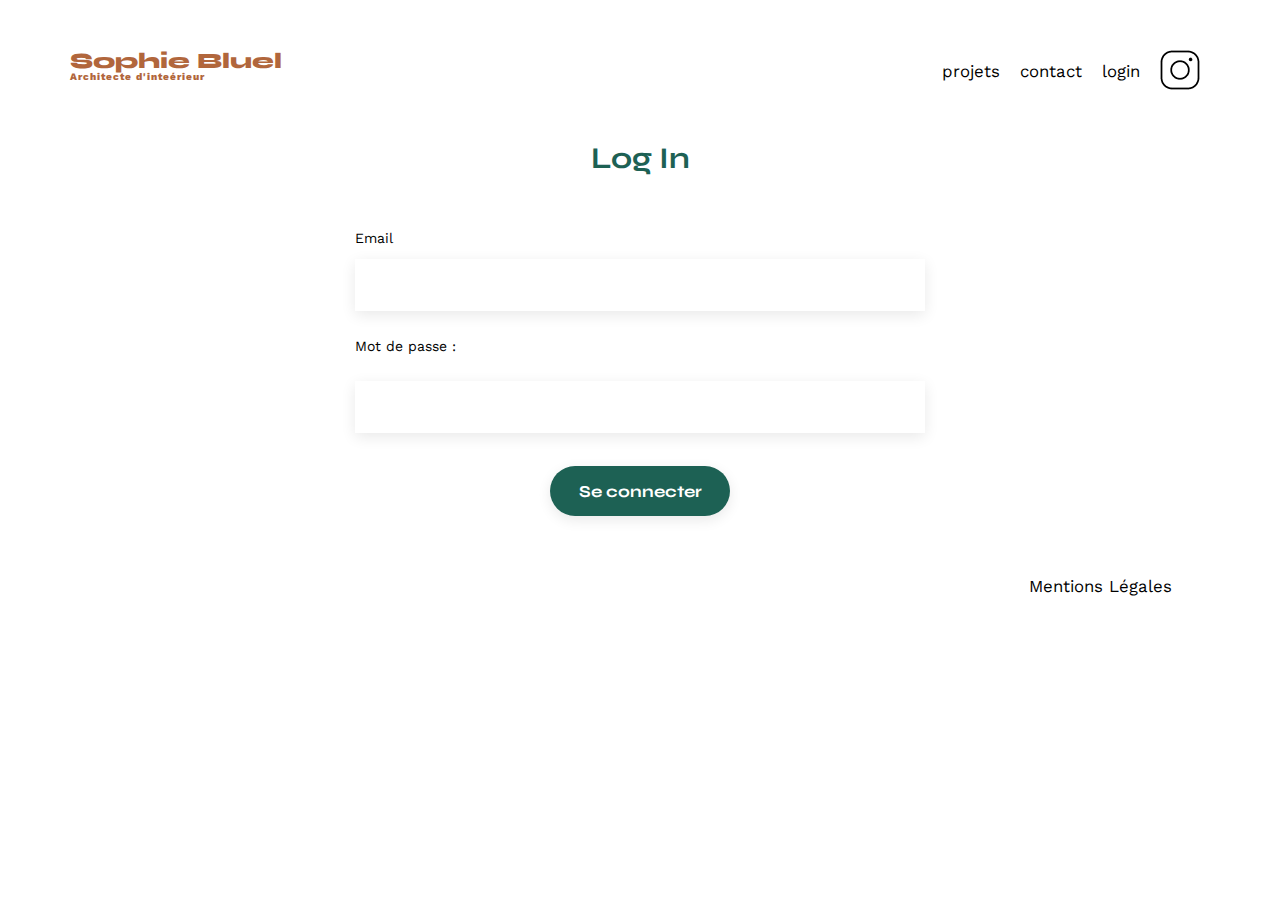
==== FrontEnd/log/log.html @ 6e50649f "add login" ====
<!DOCTYPE html>
<html lang="fr">
  <head>
    <meta charset="UTF-8" />
    <title>Sophie Bluel - Connexion</title>
    <meta name="viewport" content="width=device-width, initial-scale=1.0" />
    <link rel="preconnect" href="https://fonts.googleapis.com" />
    <link rel="preconnect" href="https://fonts.gstatic.com" crossorigin />
    <link
      href="https://fonts.googleapis.com/css2?family=Syne:wght@700;800&family=Work+Sans&display=swap"
      rel="stylesheet"
    />
    <meta name="description" content="" />
    <link rel="stylesheet" href="../assets/style.css" />
  </head>

  <body>
    <header>
      <h1>Sophie Bluel <span>Architecte d'inteérieur</span></h1>
      <nav>
        <ul>
          <li>projets</li>
          <li>contact</li>
          <li>login</li>
          <li><img src="../assets/icons/instagram.png" alt="Instagram" /></li>
        </ul>
      </nav>
    </header>

    <main>
      <section class="form">
        <h2>Log In</h2>
        <form id="myForm" onsubmit="submitForm(event)" action="#" method="post">
          <label for="email">Email</label>
          <input type="email" name="email" id="email" />
          <label for="password" class="form-label">Mot de passe :</label><br />
          <input
            type="password"
            id="password"
            name="password"
            class="form-control"
            required
          />
          <input type="submit" value="Se connecter" />
        </form>
        <div id="error-message"></div>
      </section>
    </main>

    <footer>
      <nav>
        <ul>
          <li>Mentions Légales</li>
        </ul>
      </nav>
    </footer>
  </body>

  <script src="./signUp.js"></script>
</html>
---- FrontEnd/assets/style.css ----
/* http://meyerweb.com/eric/tools/css/reset/
   v2.0 | 20110126
   License: none (public domain)
*/

html,
body,
div,
span,
applet,
object,
iframe,
h1,
h2,
h3,
h4,
h5,
h6,
p,
blockquote,
pre,
a,
abbr,
acronym,
address,
big,
cite,
code,
del,
dfn,
em,
img,
ins,
kbd,
q,
s,
samp,
small,
strike,
strong,
sub,
sup,
tt,
var,
b,
u,
i,
center,
dl,
dt,
dd,
ol,
ul,
li,
fieldset,
form,
label,
legend,
table,
caption,
tbody,
tfoot,
thead,
tr,
th,
td,
article,
aside,
canvas,
details,
embed,
figure,
figcaption,
footer,
header,
hgroup,
menu,
nav,
output,
ruby,
section,
summary,
time,
mark,
audio,
video {
  margin: 0;
  padding: 0;
  border: 0;
  font-size: 100%;
  font: inherit;
  vertical-align: baseline;
}
/* HTML5 display-role reset for older browsers */
article,
aside,
details,
figcaption,
figure,
footer,
header,
hgroup,
menu,
nav,
section {
  display: block;
}
body {
  line-height: 1;
}
ol,
ul {
  list-style: none;
}
blockquote,
q {
  quotes: none;
}
blockquote:before,
blockquote:after,
q:before,
q:after {
  content: "";
  content: none;
}
table {
  border-collapse: collapse;
  border-spacing: 0;
}
/** end reset css**/
body {
  max-width: 1140px;
  margin: auto;
  font-family: "Work Sans";
  font-size: 14px;
}
header {
  display: flex;
  justify-content: space-between;
  margin: 50px 0;
}
section {
  margin: 50px 0;
}

h1 {
  display: flex;
  flex-direction: column;
  font-family: "Syne";
  font-size: 22px;
  font-weight: 800;
  color: #b1663c;
}

h1 > span {
  font-family: "Work Sans";
  font-size: 10px;
  letter-spacing: 0.1em;
}

h2 {
  font-family: "Syne";
  font-weight: 700;
  font-size: 30px;
  color: #1d6154;
}
nav ul {
  display: flex;
  align-items: center;
  list-style-type: none;
}
nav li {
  padding: 0 10px;
  font-size: 1.2em;
}

li:hover {
  color: #b1663c;
}

li a {
  text-decoration: none;
  color: black;
}

li a:hover {
  color: #b1663c;
}

#introduction {
  display: flex;
  align-items: center;
}
#introduction figure {
  flex: 1;
}
#introduction img {
  display: block;
  margin: auto;
  width: 80%;
}

#introduction article {
  flex: 1;
}
#introduction h2 {
  margin-bottom: 1em;
}

#introduction p {
  margin-bottom: 0.5em;
}
#portfolio h2 {
  text-align: center;
  margin-bottom: 1em;
}
#gallery {
  width: 100%;
  display: grid;
  grid-template-columns: 1fr 1fr 1fr;
  grid-column-gap: 20px;
  grid-row-gap: 20px;
}

#gallery img {
  width: 100%;
}
.form {
  width: 50%;
  margin: auto;
}
.form > * {
  text-align: center;
}
.form h2 {
  margin-bottom: 20px;
}
.form form {
  text-align: left;
  margin-top: 30px;
  display: flex;
  flex-direction: column;
}

.form input {
  height: 50px;
  font-size: 1.2em;
  border: none;
  box-shadow: 0px 4px 14px rgba(0, 0, 0, 0.09);
}
.form label {
  margin: 2em 0 1em 0;
}
.form textarea {
  border: none;
  box-shadow: 0px 4px 14px rgba(0, 0, 0, 0.09);
}

input[type="submit"] {
  font-family: "Syne";
  font-weight: 700;
  color: white;
  background-color: #1d6154;
  margin: 2em auto;
  width: 180px;
  text-align: center;
  border-radius: 60px;
}

footer nav ul {
  display: flex;
  justify-content: flex-end;
  margin: 2em;
}

/* Add css Filter */

#filter {
  margin: 51px 0 50px 0;
  display: flex;
  gap: 10px;
  justify-content: center;
  align-items: center;
}

button {
  height: 37px;
  min-width: 100px;
  left: 427px;
  top: 812px;
  border-radius: 60px;
  color: #1d6154;
  background-color: white;
  border: solid 1px #1d6154;
}

/* button:hover {
	background-color: #1d6154;
	color: white;
  } */

.selected {
  background-color: #1d6154;
  color: white;
}

/*  */
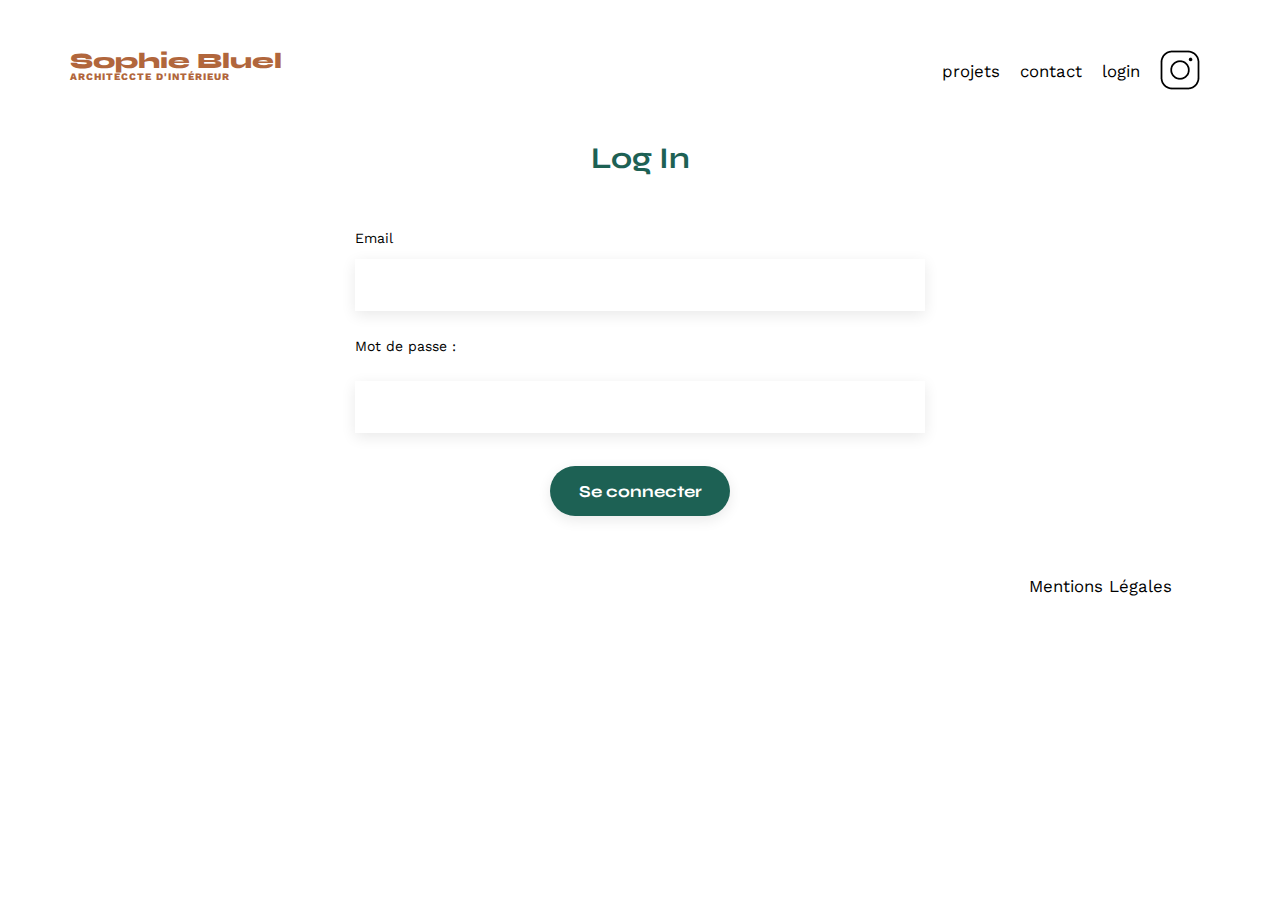
==== commit 826e8969: "add logout, project closed" ====
--- a/FrontEnd/log/log.html
+++ b/FrontEnd/log/log.html
@@ -16,7 +16,7 @@
 
   <body>
     <header>
-      <h1>Sophie Bluel <span>Architecte d'inteérieur</span></h1>
+      <h1>Sophie Bluel <span>ARCHITECCTE D'INTÉRIEUR</span></h1>
       <nav>
         <ul>
           <li>projets</li>
--- a/FrontEnd/assets/style.css
+++ b/FrontEnd/assets/style.css
@@ -275,9 +275,9 @@
 
 /* Add css Filter */
 
-#filter {
+.flex-important {
   margin: 51px 0 50px 0;
-  display: flex;
+  display: flex !important;
   gap: 10px;
   justify-content: center;
   align-items: center;
@@ -292,6 +292,7 @@
   color: #1d6154;
   background-color: white;
   border: solid 1px #1d6154;
+  cursor: pointer;
 }
 
 /* button:hover {
@@ -305,3 +306,381 @@
 }
 
 /*  */
+
+#error-message {
+  color: red;
+}
+
+.hidden {
+  display: none;
+}
+
+/* Edit form */
+
+/*  edit-btn */
+
+.edit {
+  background-color: black;
+  height: 60px;
+  width: 100%;
+  position: absolute;
+  top: 0;
+  left: 0;
+  display: flex;
+  justify-content: center;
+  gap: 15px;
+}
+
+.title-home,
+.nav-home {
+  margin-top: 38px;
+}
+
+.nav-home a {
+  text-decoration: none;
+  color: black;
+}
+
+.btn-edit {
+  border: none;
+  display: flex;
+  align-items: center;
+  margin-top: 13px;
+  gap: 8px;
+}
+
+.btn-edit1 {
+  border: none;
+  margin-top: 13px;
+  margin-left: 7%;
+}
+
+.pub,
+#btn1,
+#btn-edit {
+  cursor: pointer;
+}
+
+.btn-edit img {
+  height: 20px;
+}
+
+.pub {
+  background-color: black;
+  color: white;
+}
+
+.btn-edit.publier {
+  color: black;
+  background: #ffffff;
+  border-radius: 60px;
+  width: 216px;
+  display: flex;
+  justify-content: center;
+  align-items: center;
+}
+
+.edit-contain {
+  display: flex;
+  justify-content: center;
+  gap: 31px;
+  align-items: center;
+}
+
+.edit-contain .btn-edit {
+  margin-top: -28px;
+}
+
+/****** Modal  **********/
+
+.edit-img {
+  cursor: pointer;
+}
+
+a {
+  text-decoration: none;
+}
+
+.modal-wrapper {
+  position: fixed;
+  width: 630px;
+  height: 750px;
+  left: 50%;
+  top: 50%;
+  transform: translate(-50%, -50%);
+  background: #ffffff;
+  border-radius: 10px;
+  display: flex;
+  justify-content: center;
+  border: solid 2px black;
+}
+
+h3 {
+  position: absolute;
+  font-family: "Work Sans";
+  font-style: normal;
+  font-weight: 400;
+  font-size: 26px;
+  line-height: 30px;
+  text-align: center;
+  margin-top: 60px;
+  color: #000000;
+}
+
+.close {
+  color: #000000;
+  position: absolute;
+  margin-top: 32px;
+  margin-left: 582px;
+  cursor: pointer;
+}
+
+.modal-wrapper #gallery-modal {
+  display: grid;
+  grid-template-columns: 1fr 1fr 1fr 1fr 1fr;
+  grid-column-gap: 7.49px;
+  grid-row-gap: 7.49px;
+  margin-left: 105px;
+  margin-right: 105px;
+  margin-top: 136px;
+  margin-bottom: 229px;
+}
+
+.modal-wrapper #gallery-modal img {
+  width: 78px;
+  height: 104px;
+  object-fit: cover;
+}
+
+.line {
+  margin-top: 569px;
+  position: absolute;
+  width: 420px;
+  height: 0px;
+  border: 1px solid #b3b3b3;
+}
+
+.add-img {
+  position: absolute;
+  width: 237px;
+  height: 36px;
+  background: #1d6154;
+  font-family: "Syne";
+  font-style: normal;
+  font-weight: 700;
+  font-size: 14px;
+  line-height: 17px;
+  text-align: center;
+  color: #ffffff;
+  left: 50%;
+  transform: translateX(-50%);
+  top: 617px;
+  cursor: pointer;
+}
+
+.remove-gallery {
+  position: absolute;
+  width: 230px;
+  height: 17px;
+  font-family: "Syne";
+  font-style: normal;
+  font-weight: 400;
+  font-size: 14px;
+  line-height: 17px;
+  text-align: center;
+  color: #d65353;
+  left: 50%;
+  transform: translateX(-50%);
+  top: 680px;
+  border: none;
+}
+
+.modal-wrapper #gallery-modal figcaption {
+  cursor: pointer;
+}
+
+.trash-icon {
+  font-size: 14px;
+  color: #ffffff;
+  background-color: #000000;
+  padding: 4px;
+  border-radius: 2px;
+  cursor: pointer;
+}
+
+.modal-wrapper #gallery-modal .image-container {
+  position: relative;
+}
+
+.modal-wrapper #gallery-modal .trash-icon {
+  position: absolute;
+  top: 5px;
+  right: 5px;
+}
+
+.modal-wrapper #gallery-modal .arrows-icon {
+  position: absolute;
+  top: 5px;
+  right: 25px;
+}
+
+.arrows-icon {
+  font-size: 14px;
+  color: #ffffff;
+  background-color: #000000;
+  padding: 4px;
+  margin-right: 5px;
+  border-radius: 2px;
+  cursor: pointer;
+}
+
+/* Modal2 */
+
+.btn-modal {
+  display: flex;
+  justify-content: space-around;
+}
+
+.btn-modal .close {
+  margin-left: 1020px;
+}
+
+.arrow-left {
+  color: #000000;
+  position: absolute;
+  margin-top: 32px;
+  margin-right: 150px;
+  cursor: pointer;
+}
+
+.frame-addImg {
+  background-color: #e8f1f6;
+  border: solid 1px #e8f1f6;
+  width: 420px;
+  height: 169px;
+  border-radius: 10px;
+  position: absolute;
+  margin-top: 210px;
+  left: 50%;
+  transform: translate(-50%, -50%);
+  display: flex;
+  flex-direction: column;
+  margin-bottom: 30px;
+}
+
+.frame-addImg img {
+  width: 58px;
+  height: 58px;
+  margin: 22px auto 15px auto;
+}
+
+.btn-addImg {
+  border-radius: 50px;
+  background: #cbd6dc;
+  width: 170px;
+  height: 36px;
+  margin: 0 auto 7px auto;
+  border: solid 1px #cbd6dc;
+  color: #306685;
+  text-align: center;
+  font-size: 14px;
+  font-family: "Work Sans";
+  font-style: normal;
+  font-weight: 500;
+  line-height: normal;
+  cursor: pointer;
+}
+
+.format {
+  color: #444;
+  text-align: center;
+  font-size: 10px;
+  font-family: "Work Sans";
+  font-style: normal;
+  font-weight: 400;
+  line-height: normal;
+}
+
+.form2 {
+  margin-top: 330px;
+}
+
+.form-group {
+  display: flex;
+  flex-direction: column;
+  gap: 10px;
+}
+
+.form-group input,
+select {
+  margin-bottom: 21px;
+  width: 420px;
+  height: 51px;
+  background: #fff;
+  box-shadow: 0px 4px 14px 0px rgba(0, 0, 0, 0.09);
+  border: none;
+}
+
+.form-group label {
+  color: #3d3d3d;
+  font-size: 14px;
+  font-family: "Work Sans";
+  font-style: normal;
+  font-weight: 500;
+  line-height: normal;
+}
+
+.form-group input[type="text"] {
+  color: #444;
+  font-size: 14px;
+  font-family: "Work Sans";
+  font-style: normal;
+  font-weight: 400;
+  line-height: normal;
+  padding-left: 16px;
+}
+
+.form-group select {
+  color: #444;
+  font-size: 14px;
+  font-family: "Work Sans";
+  font-style: normal;
+  font-weight: 400;
+  line-height: normal;
+  padding-left: 16px;
+}
+
+.validate {
+  margin-top: 80px;
+  margin-left: auto;
+  margin-right: auto;
+  width: 237px;
+  height: 36px;
+  border-radius: 60px;
+  background: #a7a7a7;
+  color: white;
+  border: #a7a7a7 solid 1px;
+  color: #fff;
+  text-align: center;
+  font-size: 14px;
+  font-family: "Syne";
+  font-style: normal;
+  font-weight: 700;
+  line-height: normal;
+}
+
+.validate:hover {
+  background: #1d6154;
+}
+
+.selectedImg {
+  width: 129px !important;
+  height: 168px !important;
+  margin: 0 auto 0 auto !important;
+}
+
+.error-message {
+  display: none;
+  text-align: center;
+  margin-top: 10px;
+}
